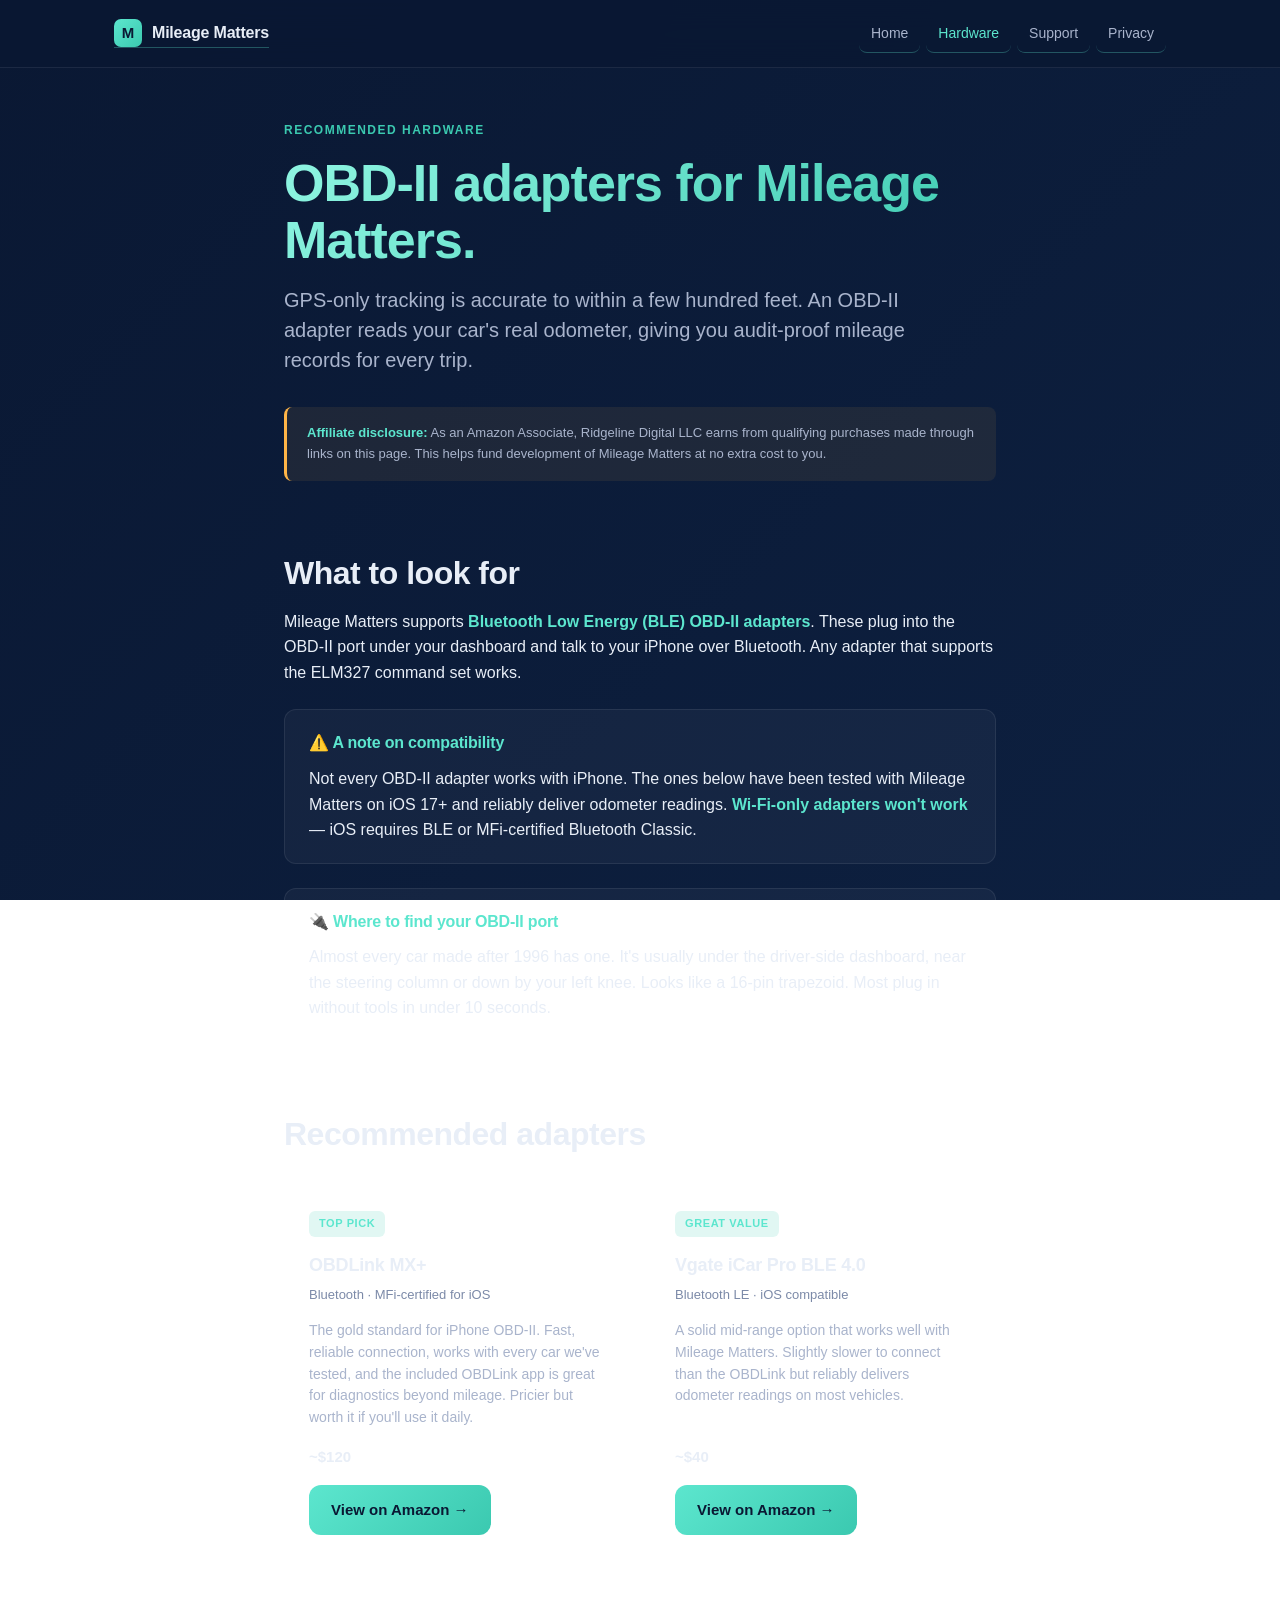
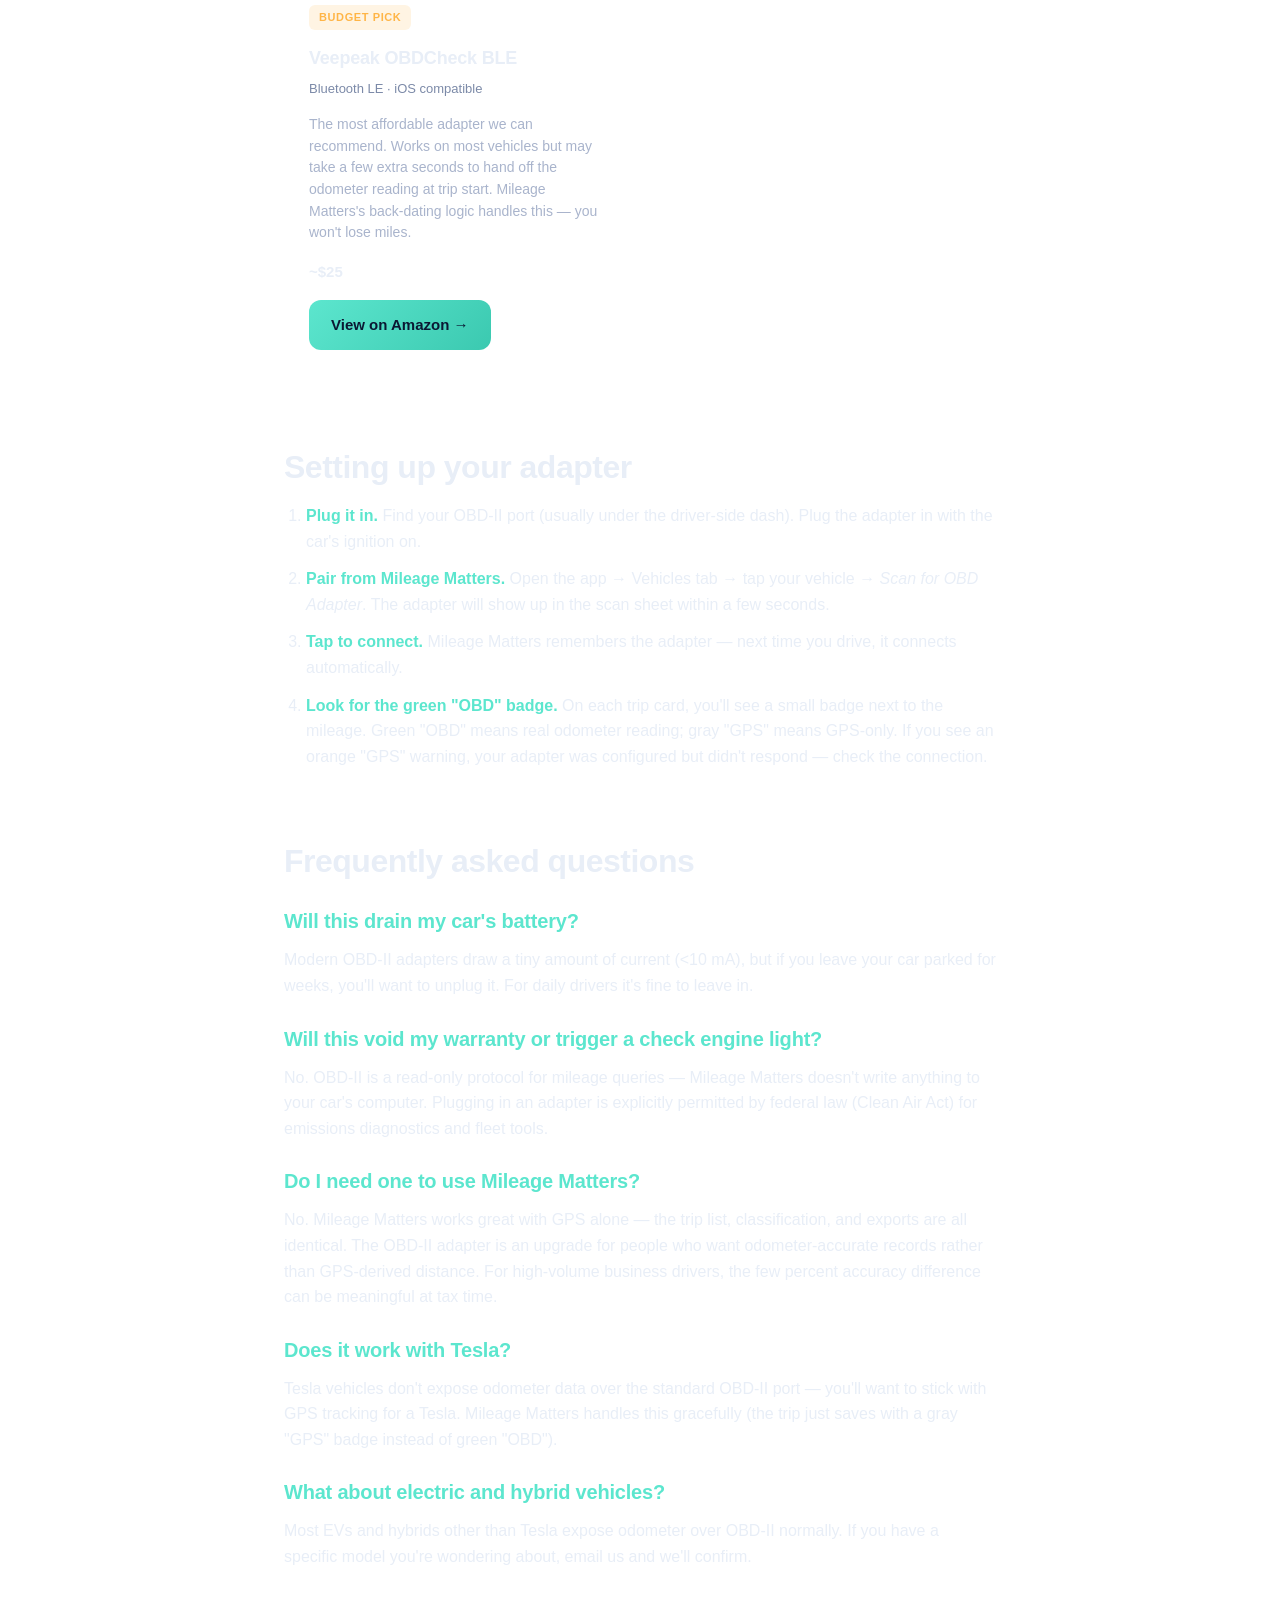
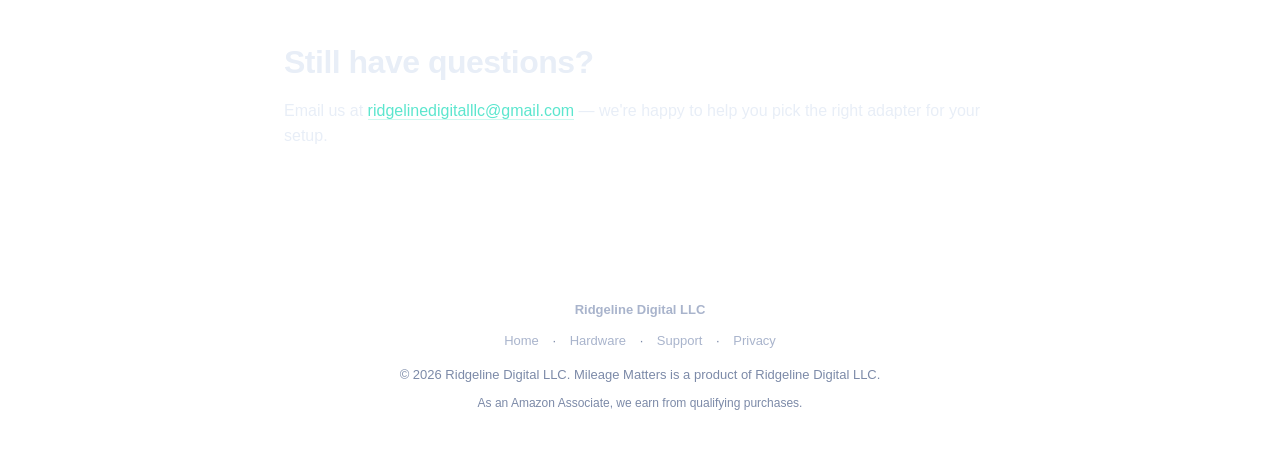
==== hardware.html @ 7e218392 "Add files via upload" ====
<!DOCTYPE html>
<html lang="en">
<head>
<meta charset="UTF-8">
<meta name="viewport" content="width=device-width, initial-scale=1.0">
<title>Recommended OBD-II Adapters — Mileage Matters</title>
<meta name="description" content="Compatible OBD-II adapters for automatic odometer capture with Mileage Matters iOS app.">
<link rel="stylesheet" href="styles.css">
</head>
<body>

<nav class="site-nav">
  <div class="site-nav-inner">
    <a href="index.html" class="brand">
      <div class="brand-mark">M</div>
      <span>Mileage Matters</span>
    </a>
    <div class="nav-links">
      <a href="index.html">Home</a>
      <a href="hardware.html" class="active">Hardware</a>
      <a href="support.html">Support</a>
      <a href="https://supermann-id.github.io/mileage-tracker-privacy/privacy-policy.html">Privacy</a>
    </div>
  </div>
</nav>

<div class="container-narrow">

  <section>
    <span class="eyebrow">Recommended Hardware</span>
    <h1>OBD-II adapters for Mileage Matters.</h1>
    <p class="lede">GPS-only tracking is accurate to within a few hundred feet. An OBD-II adapter reads your car's real odometer, giving you audit-proof mileage records for every trip.</p>

    <div class="disclosure">
      <strong>Affiliate disclosure:</strong> As an Amazon Associate, Ridgeline Digital LLC earns from qualifying purchases made through links on this page. This helps fund development of Mileage Matters at no extra cost to you.
    </div>
  </section>

  <section>
    <h2>What to look for</h2>
    <p>Mileage Matters supports <strong>Bluetooth Low Energy (BLE) OBD-II adapters</strong>. These plug into the OBD-II port under your dashboard and talk to your iPhone over Bluetooth. Any adapter that supports the ELM327 command set works.</p>

    <div class="info-box">
      <h3>⚠️ A note on compatibility</h3>
      <p style="margin-bottom: 0;">Not every OBD-II adapter works with iPhone. The ones below have been tested with Mileage Matters on iOS 17+ and reliably deliver odometer readings. <strong>Wi-Fi-only adapters won't work</strong> — iOS requires BLE or MFi-certified Bluetooth Classic.</p>
    </div>

    <div class="info-box">
      <h3>🔌 Where to find your OBD-II port</h3>
      <p style="margin-bottom: 0;">Almost every car made after 1996 has one. It's usually under the driver-side dashboard, near the steering column or down by your left knee. Looks like a 16-pin trapezoid. Most plug in without tools in under 10 seconds.</p>
    </div>
  </section>

  <section>
    <h2>Recommended adapters</h2>

    <div class="product-list">

      <div class="product-card">
        <span class="badge recommended">Top pick</span>
        <h3>OBDLink MX+</h3>
        <p class="model">Bluetooth · MFi-certified for iOS</p>
        <p class="description">The gold standard for iPhone OBD-II. Fast, reliable connection, works with every car we've tested, and the included OBDLink app is great for diagnostics beyond mileage. Pricier but worth it if you'll use it daily.</p>
        <p class="price">~$120</p>
        <a href="https://www.amazon.com/dp/B01IC28IREPLACE?tag=YOURAMAZONTAG-20" class="button button-primary" target="_blank" rel="noopener">View on Amazon →</a>
      </div>

      <div class="product-card">
        <span class="badge recommended">Great value</span>
        <h3>Vgate iCar Pro BLE 4.0</h3>
        <p class="model">Bluetooth LE · iOS compatible</p>
        <p class="description">A solid mid-range option that works well with Mileage Matters. Slightly slower to connect than the OBDLink but reliably delivers odometer readings on most vehicles.</p>
        <p class="price">~$40</p>
        <a href="https://www.amazon.com/dp/B07D2B5TZ3REPLACE?tag=YOURAMAZONTAG-20" class="button button-primary" target="_blank" rel="noopener">View on Amazon →</a>
      </div>

      <div class="product-card">
        <span class="badge budget">Budget pick</span>
        <h3>Veepeak OBDCheck BLE</h3>
        <p class="model">Bluetooth LE · iOS compatible</p>
        <p class="description">The most affordable adapter we can recommend. Works on most vehicles but may take a few extra seconds to hand off the odometer reading at trip start. Mileage Matters's back-dating logic handles this — you won't lose miles.</p>
        <p class="price">~$25</p>
        <a href="https://www.amazon.com/dp/B01MV3LPBHREPLACE?tag=YOURAMAZONTAG-20" class="button button-primary" target="_blank" rel="noopener">View on Amazon →</a>
      </div>

    </div>
  </section>

  <section>
    <h2>Setting up your adapter</h2>
    <ol style="padding-left: 22px;">
      <li style="margin-bottom: 12px;"><strong>Plug it in.</strong> Find your OBD-II port (usually under the driver-side dash). Plug the adapter in with the car's ignition on.</li>
      <li style="margin-bottom: 12px;"><strong>Pair from Mileage Matters.</strong> Open the app → Vehicles tab → tap your vehicle → <em>Scan for OBD Adapter</em>. The adapter will show up in the scan sheet within a few seconds.</li>
      <li style="margin-bottom: 12px;"><strong>Tap to connect.</strong> Mileage Matters remembers the adapter — next time you drive, it connects automatically.</li>
      <li style="margin-bottom: 12px;"><strong>Look for the green "OBD" badge.</strong> On each trip card, you'll see a small badge next to the mileage. Green "OBD" means real odometer reading; gray "GPS" means GPS-only. If you see an orange "GPS" warning, your adapter was configured but didn't respond — check the connection.</li>
    </ol>
  </section>

  <section>
    <h2>Frequently asked questions</h2>

    <h3 style="margin-top: 24px;">Will this drain my car's battery?</h3>
    <p>Modern OBD-II adapters draw a tiny amount of current (&lt;10 mA), but if you leave your car parked for weeks, you'll want to unplug it. For daily drivers it's fine to leave in.</p>

    <h3 style="margin-top: 24px;">Will this void my warranty or trigger a check engine light?</h3>
    <p>No. OBD-II is a read-only protocol for mileage queries — Mileage Matters doesn't write anything to your car's computer. Plugging in an adapter is explicitly permitted by federal law (Clean Air Act) for emissions diagnostics and fleet tools.</p>

    <h3 style="margin-top: 24px;">Do I need one to use Mileage Matters?</h3>
    <p>No. Mileage Matters works great with GPS alone — the trip list, classification, and exports are all identical. The OBD-II adapter is an upgrade for people who want odometer-accurate records rather than GPS-derived distance. For high-volume business drivers, the few percent accuracy difference can be meaningful at tax time.</p>

    <h3 style="margin-top: 24px;">Does it work with Tesla?</h3>
    <p>Tesla vehicles don't expose odometer data over the standard OBD-II port — you'll want to stick with GPS tracking for a Tesla. Mileage Matters handles this gracefully (the trip just saves with a gray "GPS" badge instead of green "OBD").</p>

    <h3 style="margin-top: 24px;">What about electric and hybrid vehicles?</h3>
    <p>Most EVs and hybrids other than Tesla expose odometer over OBD-II normally. If you have a specific model you're wondering about, email us and we'll confirm.</p>
  </section>

  <section>
    <h2>Still have questions?</h2>
    <p>Email us at <a href="mailto:ridgelinedigitalllc@gmail.com">ridgelinedigitalllc@gmail.com</a> — we're happy to help you pick the right adapter for your setup.</p>
  </section>

</div>

<footer class="site-footer">
  <div class="footer-brand">Ridgeline Digital LLC</div>
  <div>
    <a href="index.html">Home</a> ·
    <a href="hardware.html">Hardware</a> ·
    <a href="support.html">Support</a> ·
    <a href="https://supermann-id.github.io/mileage-tracker-privacy/privacy-policy.html">Privacy</a>
  </div>
  <div style="margin-top: 14px;">© 2026 Ridgeline Digital LLC. Mileage Matters is a product of Ridgeline Digital LLC.</div>
  <div style="margin-top: 8px; font-size: 12px; color: var(--text-muted);">As an Amazon Associate, we earn from qualifying purchases.</div>
</footer>

</body>
</html>
---- styles.css ----
/* Ridgeline Digital — Shared Stylesheet
   Used by: index.html, hardware.html, support.html
   ------------------------------------------------ */

:root {
  --bg: #0A1833;
  --bg-end: #0D2040;
  --surface: #122449;
  --surface-raised: rgba(255, 255, 255, 0.04);
  --border: rgba(255, 255, 255, 0.08);
  --text: #E8EEF7;
  --text-secondary: #A9B4CC;
  --text-muted: #7C8AA8;
  --accent: #3BC9B0;
  --accent-light: #5CE6CE;
  --accent-bright: #8FF5E2;
  --warn: #FFB547;
  --success: #55D98B;
}

* { box-sizing: border-box; }

html { scroll-behavior: smooth; }

body {
  margin: 0;
  padding: 0;
  font-family: -apple-system, BlinkMacSystemFont, "Segoe UI", Roboto, "Helvetica Neue", Arial, sans-serif;
  background: linear-gradient(135deg, var(--bg) 0%, var(--bg-end) 100%);
  background-attachment: fixed;
  color: var(--text);
  line-height: 1.6;
  min-height: 100vh;
  -webkit-font-smoothing: antialiased;
  -moz-osx-font-smoothing: grayscale;
}

/* ───────── Site nav ───────── */

.site-nav {
  position: sticky;
  top: 0;
  z-index: 100;
  backdrop-filter: blur(20px);
  -webkit-backdrop-filter: blur(20px);
  background: rgba(10, 24, 51, 0.85);
  border-bottom: 1px solid var(--border);
}

.site-nav-inner {
  max-width: 1100px;
  margin: 0 auto;
  padding: 14px 24px;
  display: flex;
  align-items: center;
  justify-content: space-between;
  gap: 16px;
}

.brand {
  display: flex;
  align-items: center;
  gap: 10px;
  font-size: 16px;
  font-weight: 700;
  color: var(--text);
  text-decoration: none;
  letter-spacing: -0.2px;
}

.brand-mark {
  width: 28px;
  height: 28px;
  border-radius: 7px;
  background: linear-gradient(135deg, var(--accent-light), var(--accent));
  display: grid;
  place-items: center;
  font-size: 15px;
  color: #0A1833;
  font-weight: 900;
}

.nav-links {
  display: flex;
  gap: 6px;
  align-items: center;
}

.nav-links a {
  color: var(--text-secondary);
  text-decoration: none;
  font-size: 14px;
  font-weight: 500;
  padding: 8px 12px;
  border-radius: 8px;
  transition: color 0.15s, background 0.15s;
}

.nav-links a:hover {
  color: var(--accent-light);
  background: rgba(92, 230, 206, 0.08);
}

.nav-links a.active {
  color: var(--accent-light);
}

/* ───────── Layout containers ───────── */

.container {
  max-width: 1100px;
  margin: 0 auto;
  padding: 48px 24px 96px;
}

.container-narrow {
  max-width: 760px;
  margin: 0 auto;
  padding: 48px 24px 96px;
}

section {
  margin-bottom: 72px;
}

section:last-child {
  margin-bottom: 0;
}

/* ───────── Typography ───────── */

.eyebrow {
  display: inline-block;
  font-size: 12px;
  font-weight: 700;
  letter-spacing: 1.5px;
  text-transform: uppercase;
  color: var(--accent);
  margin-bottom: 14px;
}

h1 {
  font-size: 52px;
  font-weight: 800;
  margin: 0 0 16px;
  letter-spacing: -1px;
  line-height: 1.1;
  background: linear-gradient(135deg, var(--accent-bright), var(--accent));
  -webkit-background-clip: text;
  -webkit-text-fill-color: transparent;
  background-clip: text;
}

h2 {
  font-size: 32px;
  font-weight: 700;
  margin: 0 0 16px;
  letter-spacing: -0.5px;
  line-height: 1.25;
}

h3 {
  font-size: 20px;
  font-weight: 600;
  margin: 0 0 10px;
  letter-spacing: -0.2px;
  color: var(--accent-light);
}

.lede {
  font-size: 20px;
  color: var(--text-secondary);
  max-width: 640px;
  margin: 0 0 32px;
  line-height: 1.5;
}

p { margin: 0 0 14px; }

strong { color: var(--accent-light); font-weight: 600; }

a {
  color: var(--accent-light);
  text-decoration: none;
  border-bottom: 1px solid rgba(92, 230, 206, 0.3);
  transition: border-color 0.15s;
}
a:hover { border-bottom-color: var(--accent-light); }

ul { padding-left: 22px; margin: 0 0 14px; }
li { margin-bottom: 8px; }

/* ───────── Hero section (landing page) ───────── */

.hero {
  padding: 64px 0 48px;
  text-align: center;
}

.hero h1 {
  font-size: 64px;
}

.hero .lede {
  font-size: 22px;
  margin-left: auto;
  margin-right: auto;
}

.cta-row {
  display: flex;
  gap: 12px;
  justify-content: center;
  flex-wrap: wrap;
  margin-top: 28px;
}

.button {
  display: inline-flex;
  align-items: center;
  gap: 8px;
  padding: 13px 22px;
  font-size: 15px;
  font-weight: 600;
  border-radius: 12px;
  text-decoration: none;
  border: none;
  cursor: pointer;
  transition: transform 0.15s, box-shadow 0.15s, background 0.15s;
}

.button-primary {
  background: linear-gradient(135deg, var(--accent-light), var(--accent));
  color: #0A1833;
}
.button-primary:hover {
  transform: translateY(-1px);
  box-shadow: 0 8px 24px rgba(92, 230, 206, 0.25);
  border-bottom: none;
}

.button-secondary {
  background: var(--surface-raised);
  color: var(--text);
  border: 1px solid var(--border);
}
.button-secondary:hover {
  background: rgba(255, 255, 255, 0.08);
  border-bottom: 1px solid var(--border);
}

/* ───────── Feature grid ───────── */

.feature-grid {
  display: grid;
  grid-template-columns: repeat(auto-fit, minmax(280px, 1fr));
  gap: 20px;
  margin-top: 40px;
}

.feature-card {
  padding: 28px 24px;
  background: var(--surface-raised);
  border: 1px solid var(--border);
  border-radius: 16px;
  transition: transform 0.2s, border-color 0.2s;
}

.feature-card:hover {
  transform: translateY(-2px);
  border-color: rgba(92, 230, 206, 0.25);
}

.feature-icon {
  width: 44px;
  height: 44px;
  border-radius: 11px;
  background: linear-gradient(135deg, rgba(92, 230, 206, 0.2), rgba(59, 201, 176, 0.1));
  display: grid;
  place-items: center;
  margin-bottom: 18px;
  font-size: 22px;
}

.feature-card h3 {
  margin-bottom: 8px;
  color: var(--text);
}

.feature-card p {
  margin: 0;
  color: var(--text-secondary);
  font-size: 15px;
  line-height: 1.55;
}

/* ───────── Hardware / product cards ───────── */

.product-list {
  display: grid;
  grid-template-columns: repeat(auto-fit, minmax(320px, 1fr));
  gap: 20px;
  margin-top: 32px;
}

.product-card {
  background: var(--surface-raised);
  border: 1px solid var(--border);
  border-radius: 16px;
  padding: 24px;
  display: flex;
  flex-direction: column;
}

.product-card .badge {
  align-self: flex-start;
  display: inline-block;
  padding: 4px 10px;
  font-size: 11px;
  font-weight: 700;
  letter-spacing: 0.6px;
  text-transform: uppercase;
  border-radius: 6px;
  margin-bottom: 14px;
}
.product-card .badge.recommended {
  background: rgba(59, 201, 176, 0.15);
  color: var(--accent-light);
}
.product-card .badge.budget {
  background: rgba(255, 181, 71, 0.15);
  color: var(--warn);
}

.product-card h3 {
  color: var(--text);
  font-size: 18px;
  margin-bottom: 6px;
}

.product-card .model {
  color: var(--text-muted);
  font-size: 13px;
  margin-bottom: 14px;
}

.product-card .description {
  color: var(--text-secondary);
  font-size: 14px;
  line-height: 1.55;
  flex-grow: 1;
  margin-bottom: 16px;
}

.product-card .price {
  color: var(--text);
  font-size: 15px;
  font-weight: 600;
  margin-bottom: 16px;
}

.product-card .button {
  align-self: flex-start;
  width: auto;
}

/* ───────── Disclosure & info boxes ───────── */

.disclosure {
  padding: 16px 20px;
  background: rgba(255, 181, 71, 0.08);
  border-left: 3px solid var(--warn);
  border-radius: 8px;
  font-size: 13px;
  color: var(--text-secondary);
  margin-bottom: 32px;
}

.info-box {
  padding: 20px 24px;
  background: var(--surface-raised);
  border: 1px solid var(--border);
  border-radius: 12px;
  margin: 24px 0;
}

.info-box h3 {
  margin-top: 0;
  font-size: 16px;
}

/* ───────── Footer ───────── */

.site-footer {
  border-top: 1px solid var(--border);
  padding: 40px 24px;
  text-align: center;
  color: var(--text-muted);
  font-size: 13px;
}

.site-footer a {
  color: var(--text-secondary);
  margin: 0 10px;
  border-bottom: none;
}
.site-footer a:hover {
  color: var(--accent-light);
}

.footer-brand {
  color: var(--text-secondary);
  margin-bottom: 10px;
  font-weight: 600;
}

/* ───────── Mobile tweaks ───────── */

@media (max-width: 640px) {
  h1 { font-size: 38px; }
  .hero h1 { font-size: 44px; }
  h2 { font-size: 26px; }
  .lede { font-size: 17px; }
  .hero .lede { font-size: 18px; }
  .container, .container-narrow { padding: 32px 20px 64px; }
  .site-nav-inner { padding: 12px 18px; }
  .nav-links a { padding: 6px 10px; font-size: 13px; }
  .brand { font-size: 15px; }
}
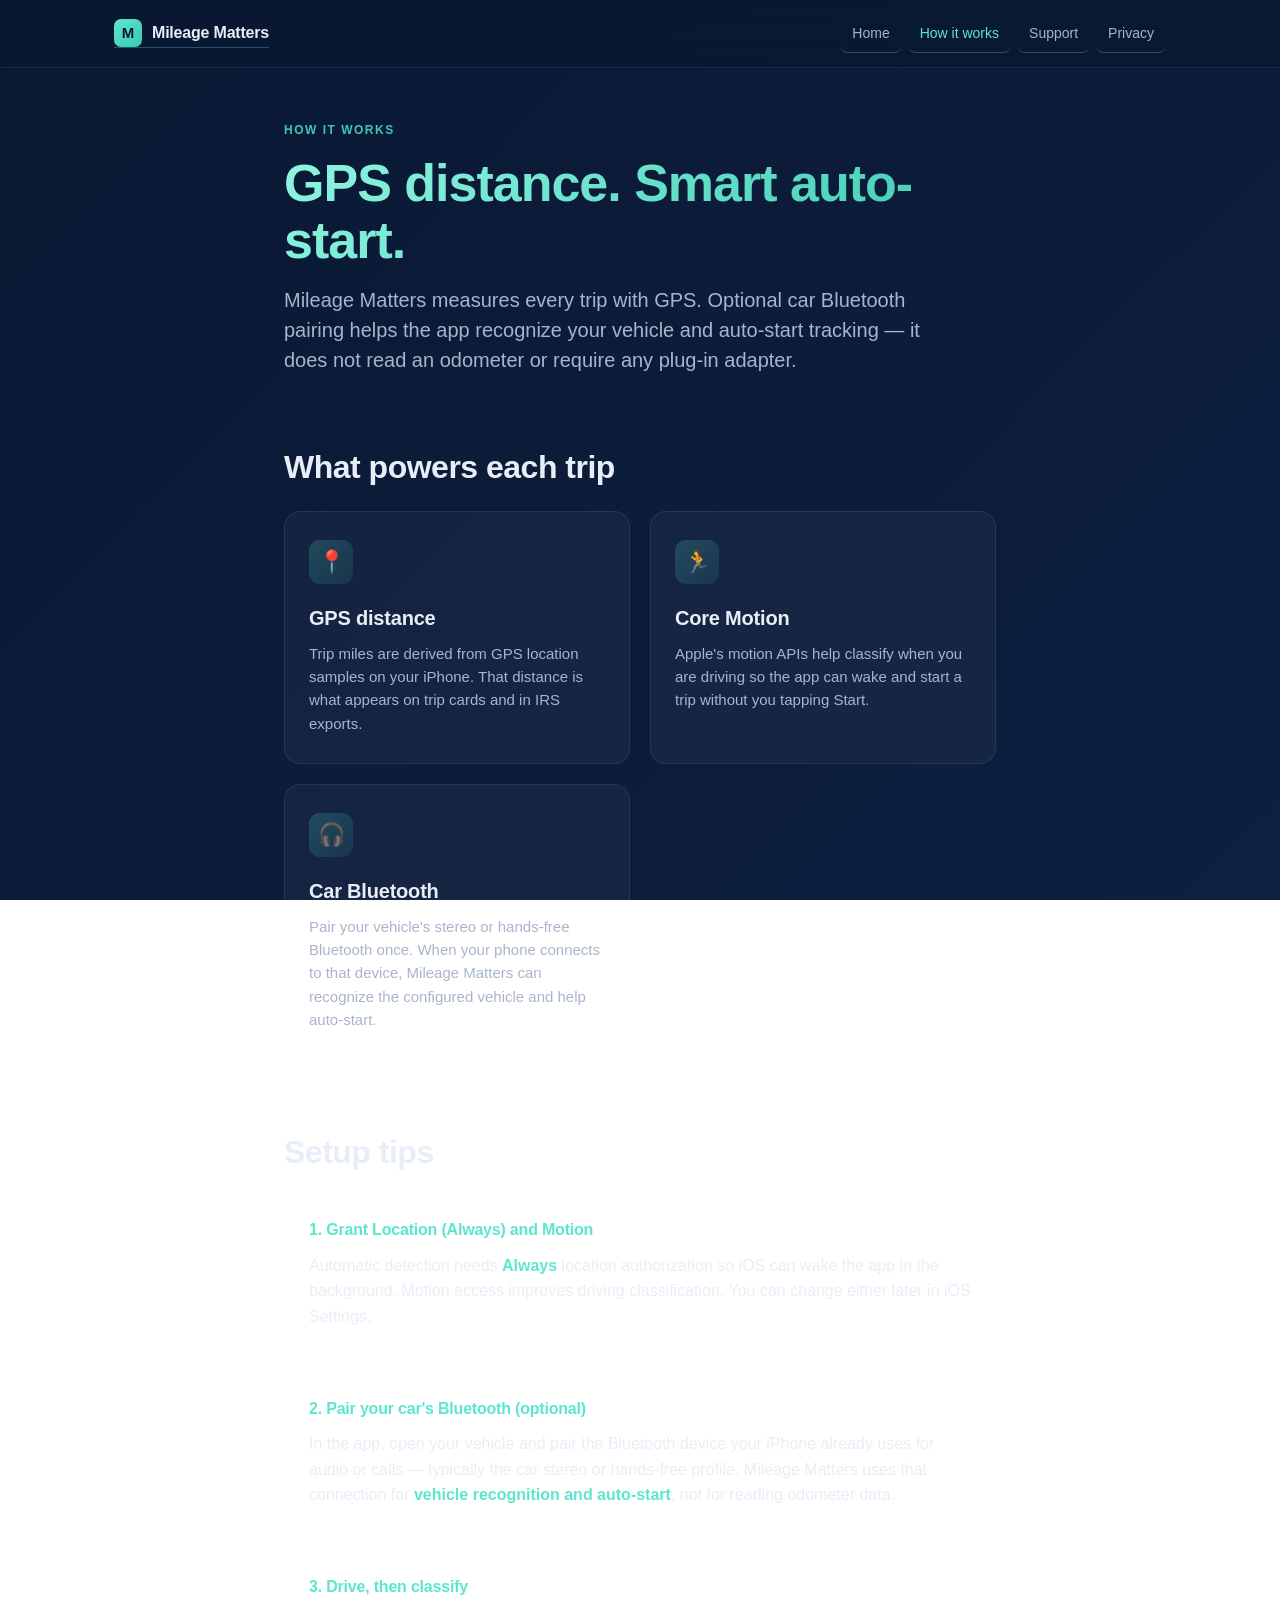
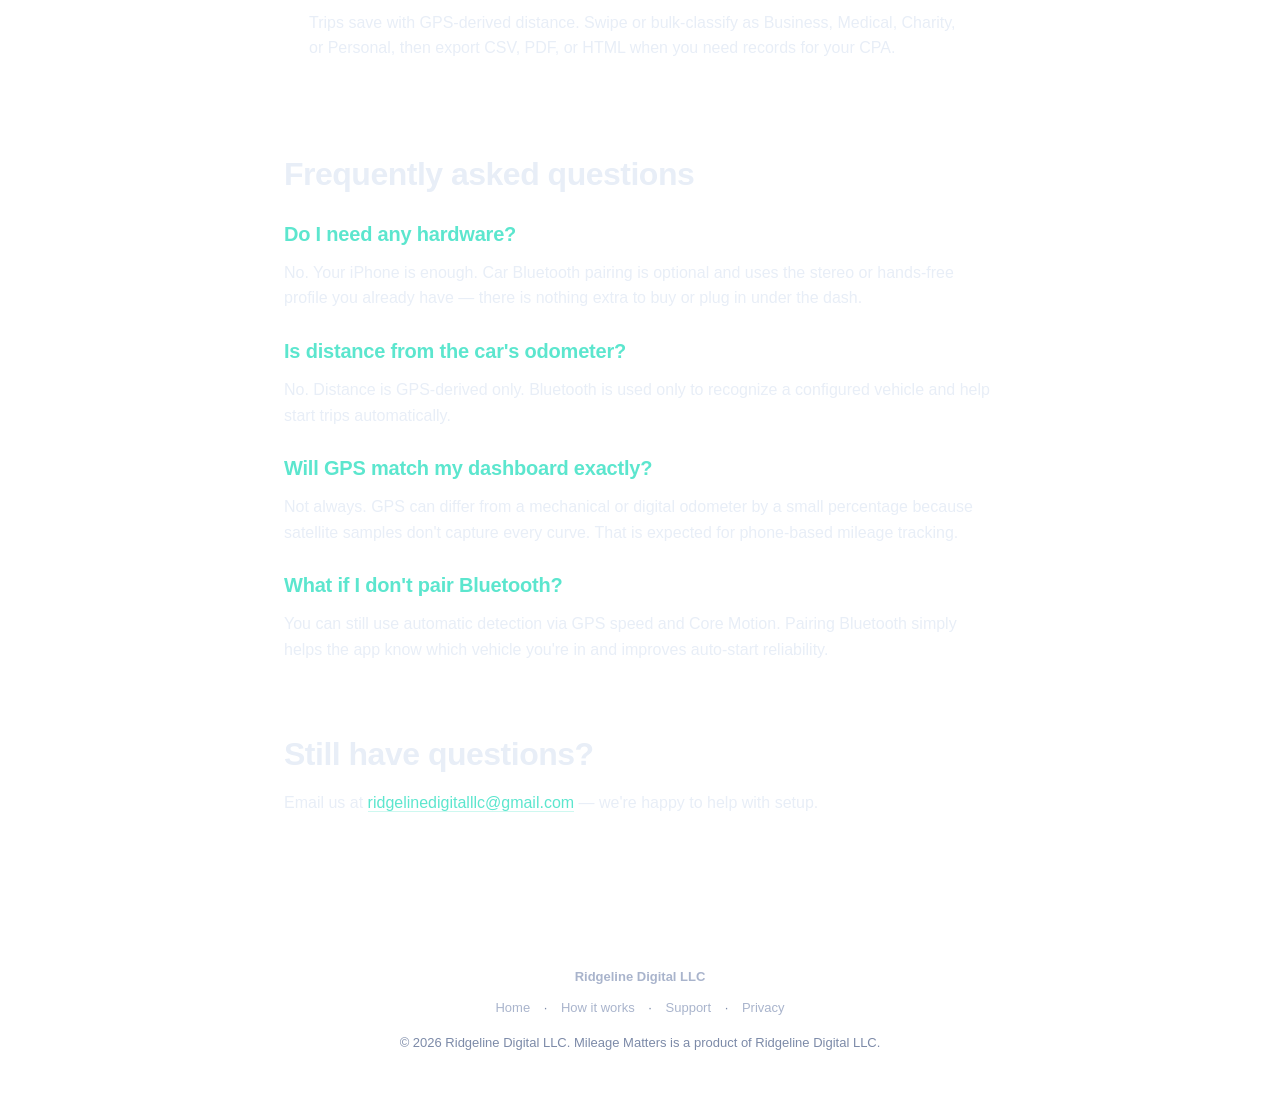
==== commit ec110a6b: "Rewrite hardware.html as How tracking works (GPS, motion, car Bluetooth)" ====
--- a/hardware.html
+++ b/hardware.html
@@ -3,8 +3,8 @@
 <head>
 <meta charset="UTF-8">
 <meta name="viewport" content="width=device-width, initial-scale=1.0">
-<title>Recommended OBD-II Adapters — Mileage Matters</title>
-<meta name="description" content="Compatible OBD-II adapters for automatic odometer capture with Mileage Matters iOS app.">
+<title>How Tracking Works — Mileage Matters</title>
+<meta name="description" content="How Mileage Matters detects trips with GPS, Core Motion, and optional car Bluetooth vehicle recognition. Setup tips for permissions and pairing.">
 <link rel="stylesheet" href="styles.css">
 </head>
 <body>
@@ -17,9 +17,9 @@
     </a>
     <div class="nav-links">
       <a href="index.html">Home</a>
-      <a href="hardware.html" class="active">Hardware</a>
+      <a href="hardware.html" class="active">How it works</a>
       <a href="support.html">Support</a>
-      <a href="https://supermann-id.github.io/mileage-tracker-privacy/privacy-policy.html">Privacy</a>
+      <a href="privacy-policy.html">Privacy</a>
     </div>
   </div>
 </nav>
@@ -27,97 +27,75 @@
 <div class="container-narrow">
 
   <section>
-    <span class="eyebrow">Recommended Hardware</span>
-    <h1>OBD-II adapters for Mileage Matters.</h1>
-    <p class="lede">GPS-only tracking is accurate to within a few hundred feet. An OBD-II adapter reads your car's real odometer, giving you audit-proof mileage records for every trip.</p>
-
-    <div class="disclosure">
-      <strong>Affiliate disclosure:</strong> As an Amazon Associate, Ridgeline Digital LLC earns from qualifying purchases made through links on this page. This helps fund development of Mileage Matters at no extra cost to you.
-    </div>
+    <span class="eyebrow">How it works</span>
+    <h1>GPS distance. Smart auto-start.</h1>
+    <p class="lede">Mileage Matters measures every trip with GPS. Optional car Bluetooth pairing helps the app recognize your vehicle and auto-start tracking — it does not read an odometer or require any plug-in adapter.</p>
   </section>
 
   <section>
-    <h2>What to look for</h2>
-    <p>Mileage Matters supports <strong>Bluetooth Low Energy (BLE) OBD-II adapters</strong>. These plug into the OBD-II port under your dashboard and talk to your iPhone over Bluetooth. Any adapter that supports the ELM327 command set works.</p>
+    <h2>What powers each trip</h2>
 
-    <div class="info-box">
-      <h3>⚠️ A note on compatibility</h3>
-      <p style="margin-bottom: 0;">Not every OBD-II adapter works with iPhone. The ones below have been tested with Mileage Matters on iOS 17+ and reliably deliver odometer readings. <strong>Wi-Fi-only adapters won't work</strong> — iOS requires BLE or MFi-certified Bluetooth Classic.</p>
-    </div>
+    <div class="feature-grid" style="margin-top: 24px;">
 
-    <div class="info-box">
-      <h3>🔌 Where to find your OBD-II port</h3>
-      <p style="margin-bottom: 0;">Almost every car made after 1996 has one. It's usually under the driver-side dashboard, near the steering column or down by your left knee. Looks like a 16-pin trapezoid. Most plug in without tools in under 10 seconds.</p>
-    </div>
-  </section>
-
-  <section>
-    <h2>Recommended adapters</h2>
-
-    <div class="product-list">
-
-      <div class="product-card">
-        <span class="badge recommended">Top pick</span>
-        <h3>OBDLink MX+</h3>
-        <p class="model">Bluetooth · MFi-certified for iOS</p>
-        <p class="description">The gold standard for iPhone OBD-II. Fast, reliable connection, works with every car we've tested, and the included OBDLink app is great for diagnostics beyond mileage. Pricier but worth it if you'll use it daily.</p>
-        <p class="price">~$120</p>
-        <a href="https://www.amazon.com/dp/B01IC28IREPLACE?tag=YOURAMAZONTAG-20" class="button button-primary" target="_blank" rel="noopener">View on Amazon →</a>
+      <div class="feature-card">
+        <div class="feature-icon">📍</div>
+        <h3>GPS distance</h3>
+        <p>Trip miles are derived from GPS location samples on your iPhone. That distance is what appears on trip cards and in IRS exports.</p>
       </div>
 
-      <div class="product-card">
-        <span class="badge recommended">Great value</span>
-        <h3>Vgate iCar Pro BLE 4.0</h3>
-        <p class="model">Bluetooth LE · iOS compatible</p>
-        <p class="description">A solid mid-range option that works well with Mileage Matters. Slightly slower to connect than the OBDLink but reliably delivers odometer readings on most vehicles.</p>
-        <p class="price">~$40</p>
-        <a href="https://www.amazon.com/dp/B07D2B5TZ3REPLACE?tag=YOURAMAZONTAG-20" class="button button-primary" target="_blank" rel="noopener">View on Amazon →</a>
+      <div class="feature-card">
+        <div class="feature-icon">🏃</div>
+        <h3>Core Motion</h3>
+        <p>Apple's motion APIs help classify when you are driving so the app can wake and start a trip without you tapping Start.</p>
       </div>
 
-      <div class="product-card">
-        <span class="badge budget">Budget pick</span>
-        <h3>Veepeak OBDCheck BLE</h3>
-        <p class="model">Bluetooth LE · iOS compatible</p>
-        <p class="description">The most affordable adapter we can recommend. Works on most vehicles but may take a few extra seconds to hand off the odometer reading at trip start. Mileage Matters's back-dating logic handles this — you won't lose miles.</p>
-        <p class="price">~$25</p>
-        <a href="https://www.amazon.com/dp/B01MV3LPBHREPLACE?tag=YOURAMAZONTAG-20" class="button button-primary" target="_blank" rel="noopener">View on Amazon →</a>
+      <div class="feature-card">
+        <div class="feature-icon">🎧</div>
+        <h3>Car Bluetooth</h3>
+        <p>Pair your vehicle's stereo or hands-free Bluetooth once. When your phone connects to that device, Mileage Matters can recognize the configured vehicle and help auto-start.</p>
       </div>
 
     </div>
   </section>
 
   <section>
-    <h2>Setting up your adapter</h2>
-    <ol style="padding-left: 22px;">
-      <li style="margin-bottom: 12px;"><strong>Plug it in.</strong> Find your OBD-II port (usually under the driver-side dash). Plug the adapter in with the car's ignition on.</li>
-      <li style="margin-bottom: 12px;"><strong>Pair from Mileage Matters.</strong> Open the app → Vehicles tab → tap your vehicle → <em>Scan for OBD Adapter</em>. The adapter will show up in the scan sheet within a few seconds.</li>
-      <li style="margin-bottom: 12px;"><strong>Tap to connect.</strong> Mileage Matters remembers the adapter — next time you drive, it connects automatically.</li>
-      <li style="margin-bottom: 12px;"><strong>Look for the green "OBD" badge.</strong> On each trip card, you'll see a small badge next to the mileage. Green "OBD" means real odometer reading; gray "GPS" means GPS-only. If you see an orange "GPS" warning, your adapter was configured but didn't respond — check the connection.</li>
-    </ol>
+    <h2>Setup tips</h2>
+
+    <div class="info-box">
+      <h3>1. Grant Location (Always) and Motion</h3>
+      <p style="margin-bottom: 0;">Automatic detection needs <strong>Always</strong> location authorization so iOS can wake the app in the background. Motion access improves driving classification. You can change either later in iOS Settings.</p>
+    </div>
+
+    <div class="info-box">
+      <h3>2. Pair your car's Bluetooth (optional)</h3>
+      <p style="margin-bottom: 0;">In the app, open your vehicle and pair the Bluetooth device your iPhone already uses for audio or calls — typically the car stereo or hands-free profile. Mileage Matters uses that connection for <strong>vehicle recognition and auto-start</strong>, not for reading odometer data.</p>
+    </div>
+
+    <div class="info-box">
+      <h3>3. Drive, then classify</h3>
+      <p style="margin-bottom: 0;">Trips save with GPS-derived distance. Swipe or bulk-classify as Business, Medical, Charity, or Personal, then export CSV, PDF, or HTML when you need records for your CPA.</p>
+    </div>
   </section>
 
   <section>
     <h2>Frequently asked questions</h2>
 
-    <h3 style="margin-top: 24px;">Will this drain my car's battery?</h3>
-    <p>Modern OBD-II adapters draw a tiny amount of current (&lt;10 mA), but if you leave your car parked for weeks, you'll want to unplug it. For daily drivers it's fine to leave in.</p>
+    <h3 style="margin-top: 24px;">Do I need any hardware?</h3>
+    <p>No. Your iPhone is enough. Car Bluetooth pairing is optional and uses the stereo or hands-free profile you already have — there is nothing extra to buy or plug in under the dash.</p>
 
-    <h3 style="margin-top: 24px;">Will this void my warranty or trigger a check engine light?</h3>
-    <p>No. OBD-II is a read-only protocol for mileage queries — Mileage Matters doesn't write anything to your car's computer. Plugging in an adapter is explicitly permitted by federal law (Clean Air Act) for emissions diagnostics and fleet tools.</p>
+    <h3 style="margin-top: 24px;">Is distance from the car's odometer?</h3>
+    <p>No. Distance is GPS-derived only. Bluetooth is used only to recognize a configured vehicle and help start trips automatically.</p>
 
-    <h3 style="margin-top: 24px;">Do I need one to use Mileage Matters?</h3>
-    <p>No. Mileage Matters works great with GPS alone — the trip list, classification, and exports are all identical. The OBD-II adapter is an upgrade for people who want odometer-accurate records rather than GPS-derived distance. For high-volume business drivers, the few percent accuracy difference can be meaningful at tax time.</p>
+    <h3 style="margin-top: 24px;">Will GPS match my dashboard exactly?</h3>
+    <p>Not always. GPS can differ from a mechanical or digital odometer by a small percentage because satellite samples don't capture every curve. That is expected for phone-based mileage tracking.</p>
 
-    <h3 style="margin-top: 24px;">Does it work with Tesla?</h3>
-    <p>Tesla vehicles don't expose odometer data over the standard OBD-II port — you'll want to stick with GPS tracking for a Tesla. Mileage Matters handles this gracefully (the trip just saves with a gray "GPS" badge instead of green "OBD").</p>
-
-    <h3 style="margin-top: 24px;">What about electric and hybrid vehicles?</h3>
-    <p>Most EVs and hybrids other than Tesla expose odometer over OBD-II normally. If you have a specific model you're wondering about, email us and we'll confirm.</p>
+    <h3 style="margin-top: 24px;">What if I don't pair Bluetooth?</h3>
+    <p>You can still use automatic detection via GPS speed and Core Motion. Pairing Bluetooth simply helps the app know which vehicle you're in and improves auto-start reliability.</p>
   </section>
 
   <section>
     <h2>Still have questions?</h2>
-    <p>Email us at <a href="mailto:ridgelinedigitalllc@gmail.com">ridgelinedigitalllc@gmail.com</a> — we're happy to help you pick the right adapter for your setup.</p>
+    <p>Email us at <a href="mailto:ridgelinedigitalllc@gmail.com">ridgelinedigitalllc@gmail.com</a> — we're happy to help with setup.</p>
   </section>
 
 </div>
@@ -126,12 +104,11 @@
   <div class="footer-brand">Ridgeline Digital LLC</div>
   <div>
     <a href="index.html">Home</a> ·
-    <a href="hardware.html">Hardware</a> ·
+    <a href="hardware.html">How it works</a> ·
     <a href="support.html">Support</a> ·
-    <a href="https://supermann-id.github.io/mileage-tracker-privacy/privacy-policy.html">Privacy</a>
+    <a href="privacy-policy.html">Privacy</a>
   </div>
   <div style="margin-top: 14px;">© 2026 Ridgeline Digital LLC. Mileage Matters is a product of Ridgeline Digital LLC.</div>
-  <div style="margin-top: 8px; font-size: 12px; color: var(--text-muted);">As an Amazon Associate, we earn from qualifying purchases.</div>
 </footer>
 
 </body>
